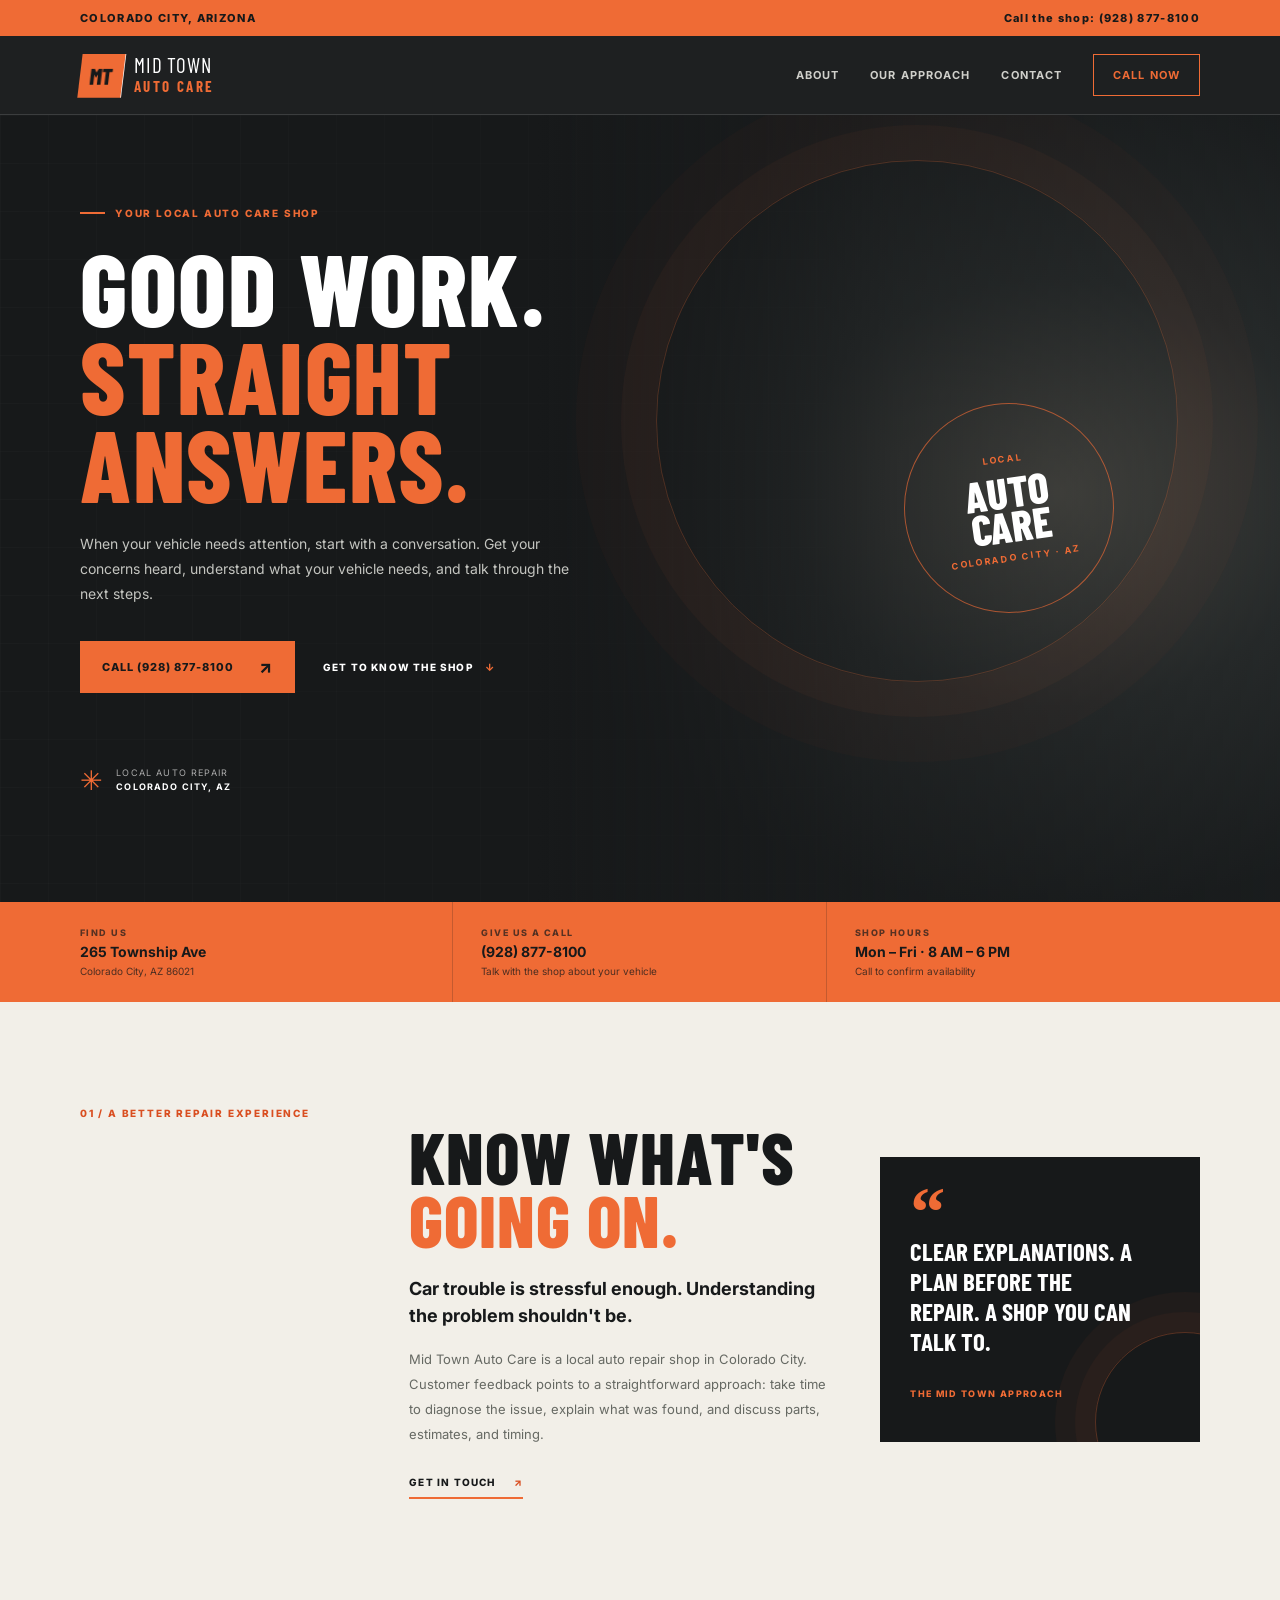
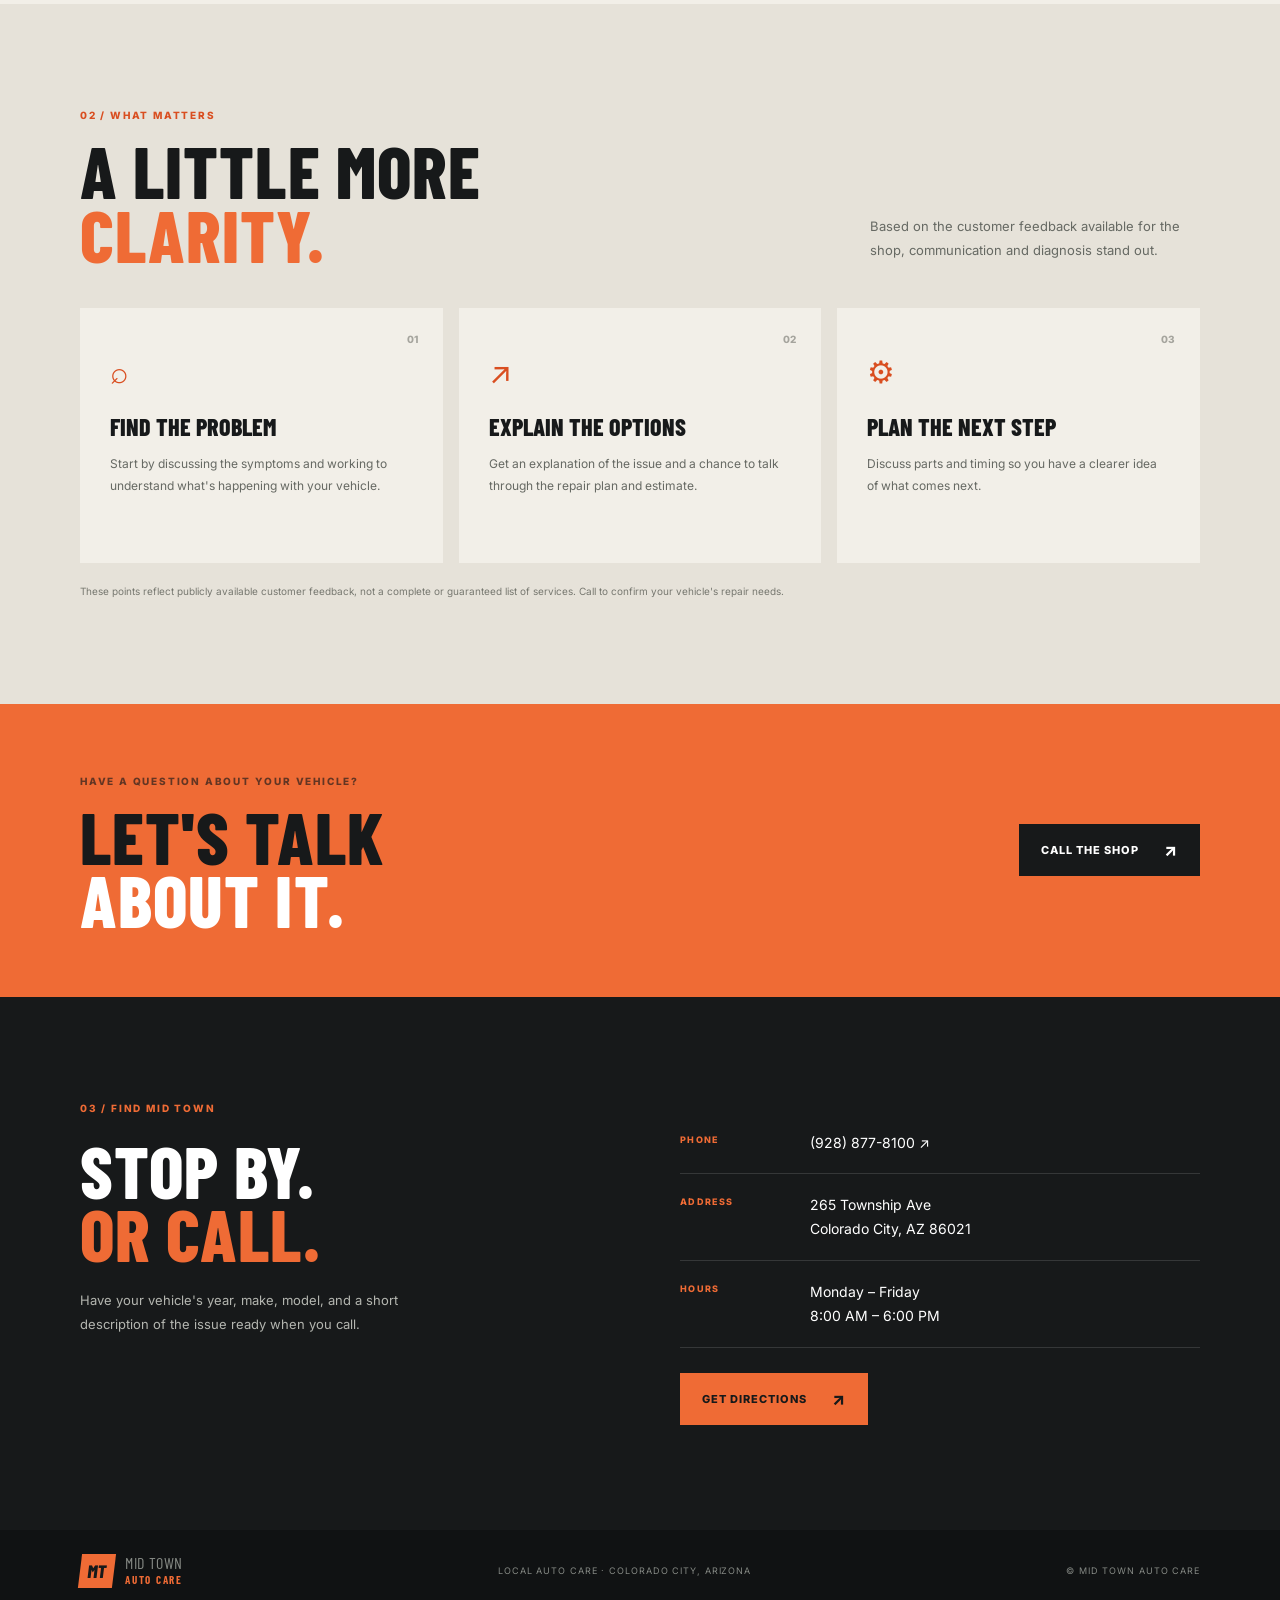
==== index.html @ 8b7d99af "Add files via upload" ====
<!DOCTYPE html>
<html lang="en">
<head>
  <meta charset="UTF-8">
  <meta name="viewport" content="width=device-width, initial-scale=1.0">
  <meta name="description" content="Mid Town Auto Care in Colorado City, Arizona. Call to discuss your vehicle and repair needs.">
  <title>Mid Town Auto Care | Colorado City, AZ</title>
  <link rel="preconnect" href="https://fonts.googleapis.com">
  <link rel="preconnect" href="https://fonts.gstatic.com" crossorigin>
  <link href="https://fonts.googleapis.com/css2?family=Barlow+Condensed:wght@600;700;800&family=Inter:wght@400;500;600;700&display=swap" rel="stylesheet">
  <link rel="stylesheet" href="style.css">
  <script src="script.js" defer></script>
</head>
<body>
  <div class="top-strip">
    <div class="container top-strip-inner">
      <span>COLORADO CITY, ARIZONA</span>
      <a href="tel:+19288778100">Call the shop: (928) 877-8100</a>
    </div>
  </div>

  <header class="site-header">
    <div class="container nav-wrap">
      <a class="brand" href="#home" aria-label="Mid Town Auto Care home">
        <span class="brand-mark">MT</span>
        <span class="brand-name">MID TOWN <b>AUTO CARE</b></span>
      </a>
      <button class="menu-toggle" aria-label="Open navigation" aria-expanded="false">
        <span></span><span></span><span></span>
      </button>
      <nav class="main-nav" aria-label="Main navigation">
        <a href="#about">ABOUT</a>
        <a href="#approach">OUR APPROACH</a>
        <a href="#contact">CONTACT</a>
        <a class="nav-call" href="tel:+19288778100">CALL NOW</a>
      </nav>
    </div>
  </header>

  <main>
    <section class="hero" id="home">
      <div class="hero-grid"></div>
      <div class="container hero-content">
        <p class="eyebrow"><span></span> YOUR LOCAL AUTO CARE SHOP</p>
        <h1>GOOD WORK.<br><em>STRAIGHT ANSWERS.</em></h1>
        <p class="hero-copy">When your vehicle needs attention, start with a conversation. Get your concerns heard, understand what your vehicle needs, and talk through the next steps.</p>
        <div class="hero-actions">
          <a class="button button-primary" href="tel:+19288778100">CALL (928) 877-8100 <span>↗</span></a>
          <a class="text-link" href="#approach">GET TO KNOW THE SHOP <span>↓</span></a>
        </div>
        <div class="hero-note">
          <span class="note-icon">✳</span>
          <span>LOCAL AUTO REPAIR<br><b>COLORADO CITY, AZ</b></span>
        </div>
      </div>
      <div class="hero-stamp" aria-hidden="true"><span>LOCAL</span><b>AUTO<br>CARE</b><span>COLORADO CITY · AZ</span></div>
    </section>

    <section class="trust-bar" aria-label="Shop information">
      <div class="container trust-grid">
        <div><span class="trust-label">FIND US</span><strong>265 Township Ave</strong><small>Colorado City, AZ 86021</small></div>
        <div><span class="trust-label">GIVE US A CALL</span><strong>(928) 877-8100</strong><small>Talk with the shop about your vehicle</small></div>
        <div><span class="trust-label">SHOP HOURS</span><strong>Mon – Fri · 8 AM – 6 PM</strong><small>Call to confirm availability</small></div>
      </div>
    </section>

    <section class="about section-pad" id="about">
      <div class="container about-grid">
        <div class="section-kicker">01 / A BETTER REPAIR EXPERIENCE</div>
        <div class="about-copy">
          <h2>KNOW WHAT'S<br><em>GOING ON.</em></h2>
          <p class="lead">Car trouble is stressful enough. Understanding the problem shouldn't be.</p>
          <p>Mid Town Auto Care is a local auto repair shop in Colorado City. Customer feedback points to a straightforward approach: take time to diagnose the issue, explain what was found, and discuss parts, estimates, and timing.</p>
          <a class="under-link" href="#contact">GET IN TOUCH <span>↗</span></a>
        </div>
        <div class="about-card">
          <div class="quote-mark">“</div>
          <p>Clear explanations. A plan before the repair. A shop you can talk to.</p>
          <span>THE MID TOWN APPROACH</span>
          <div class="card-lines"></div>
        </div>
      </div>
    </section>

    <section class="approach section-pad" id="approach">
      <div class="container">
        <div class="section-kicker">02 / WHAT MATTERS</div>
        <div class="section-heading-row">
          <h2>A LITTLE MORE<br><em>CLARITY.</em></h2>
          <p>Based on the customer feedback available for the shop, communication and diagnosis stand out.</p>
        </div>
        <div class="feature-grid">
          <article class="feature-card">
            <span class="feature-number">01</span><div class="feature-icon">⌕</div>
            <h3>FIND THE PROBLEM</h3>
            <p>Start by discussing the symptoms and working to understand what's happening with your vehicle.</p>
          </article>
          <article class="feature-card">
            <span class="feature-number">02</span><div class="feature-icon">↗</div>
            <h3>EXPLAIN THE OPTIONS</h3>
            <p>Get an explanation of the issue and a chance to talk through the repair plan and estimate.</p>
          </article>
          <article class="feature-card">
            <span class="feature-number">03</span><div class="feature-icon">⚙</div>
            <h3>PLAN THE NEXT STEP</h3>
            <p>Discuss parts and timing so you have a clearer idea of what comes next.</p>
          </article>
        </div>
        <p class="fine-print">These points reflect publicly available customer feedback, not a complete or guaranteed list of services. Call to confirm your vehicle's repair needs.</p>
      </div>
    </section>

    <section class="cta-band">
      <div class="container cta-inner">
        <div><span class="section-kicker">HAVE A QUESTION ABOUT YOUR VEHICLE?</span><h2>LET'S TALK<br><em>ABOUT IT.</em></h2></div>
        <a class="button button-light" href="tel:+19288778100">CALL THE SHOP <span>↗</span></a>
      </div>
    </section>

    <section class="contact section-pad" id="contact">
      <div class="container contact-grid">
        <div>
          <div class="section-kicker">03 / FIND MID TOWN</div>
          <h2>STOP BY.<br><em>OR CALL.</em></h2>
          <p class="contact-intro">Have your vehicle's year, make, model, and a short description of the issue ready when you call.</p>
        </div>
        <div class="contact-details">
          <div class="detail-row"><span>PHONE</span><a href="tel:+19288778100">(928) 877-8100 ↗</a></div>
          <div class="detail-row"><span>ADDRESS</span><p>265 Township Ave<br>Colorado City, AZ 86021</p></div>
          <div class="detail-row"><span>HOURS</span><p>Monday – Friday<br>8:00 AM – 6:00 PM</p></div>
          <a class="button button-primary directions-link" href="https://www.google.com/maps/search/?api=1&query=265+Township+Ave+Colorado+City+AZ+86021" target="_blank" rel="noopener">GET DIRECTIONS <span>↗</span></a>
        </div>
      </div>
    </section>
  </main>

  <footer class="site-footer">
    <div class="container footer-inner">
      <a class="brand footer-brand" href="#home"><span class="brand-mark">MT</span><span class="brand-name">MID TOWN <b>AUTO CARE</b></span></a>
      <p>LOCAL AUTO CARE · COLORADO CITY, ARIZONA</p>
      <span>© <span id="year"></span> MID TOWN AUTO CARE</span>
    </div>
  </footer>
</body>
</html>
---- style.css ----
/* MID TOWN AUTO CARE — edit this file to change the look of the site */
:root {
  --ink: #17191a;
  --ink-soft: #222628;
  --paper: #f2efe8;
  --muted: #a8aaa5;
  --orange: #ef6b35;
  --orange-dark: #d94e20;
  --line: rgba(255,255,255,.13);
  --heading: "Barlow Condensed", Impact, sans-serif;
  --body: "Inter", Arial, sans-serif;
}
* { box-sizing: border-box; }
html { scroll-behavior: smooth; }
body { margin: 0; background: var(--paper); color: var(--ink); font-family: var(--body); }
a { color: inherit; text-decoration: none; }
.container { width: min(1120px, calc(100% - 48px)); margin: 0 auto; }
.top-strip { background: var(--orange); color: #17191a; font-size: 11px; font-weight: 800; letter-spacing: .12em; }
.top-strip-inner { min-height: 36px; display: flex; justify-content: space-between; align-items: center; gap: 16px; }
.site-header { position: sticky; top: 0; z-index: 20; background: rgba(23,25,26,.97); color: white; border-bottom: 1px solid var(--line); }
.nav-wrap { min-height: 78px; display: flex; align-items: center; justify-content: space-between; }
.brand { display: inline-flex; align-items: center; gap: 11px; }
.brand-mark { width: 43px; height: 43px; display: grid; place-items: center; background: var(--orange); color: var(--ink); font-family: var(--heading); font-size: 22px; font-weight: 800; transform: skew(-7deg); }
.brand-name { display: flex; flex-direction: column; font-family: var(--heading); font-size: 21px; line-height: .9; letter-spacing: .04em; }
.brand-name b { color: var(--orange); font-size: 15px; letter-spacing: .16em; margin-top: 5px; }
.main-nav { display: flex; align-items: center; gap: 31px; font-size: 11px; font-weight: 700; letter-spacing: .1em; }
.main-nav a:not(.nav-call) { color: #d0d0cb; transition: color .2s; }
.main-nav a:hover { color: var(--orange); }
.nav-call { border: 1px solid var(--orange); padding: 13px 19px; color: var(--orange); }
.menu-toggle { display: none; }
.hero { min-height: 610px; position: relative; overflow: hidden; background: var(--ink); color: white; display: flex; align-items: center; }
.hero::before { content: ""; position: absolute; inset: 0 0 0 42%; background: linear-gradient(90deg, var(--ink) 0%, rgba(23,25,26,.45) 48%, rgba(23,25,26,.2) 100%), radial-gradient(ellipse at 70% 48%, #51504a 0%, #292d2d 37%, #1a1d1e 72%); }
.hero::after { content: ""; position: absolute; width: 520px; height: 520px; right: 8%; top: 45px; border: 1px solid rgba(239,107,53,.25); border-radius: 50%; box-shadow: 0 0 0 35px rgba(239,107,53,.035), 0 0 0 80px rgba(239,107,53,.025); }
.hero-grid { position: absolute; inset: 0; opacity: .14; background-image: linear-gradient(rgba(255,255,255,.12) 1px, transparent 1px), linear-gradient(90deg, rgba(255,255,255,.12) 1px, transparent 1px); background-size: 48px 48px; mask-image: linear-gradient(90deg, black, transparent 85%); }
.hero-content { position: relative; z-index: 2; padding: 92px 0 100px; }
.eyebrow, .section-kicker { font-size: 10px; font-weight: 800; letter-spacing: .18em; }
.eyebrow { color: var(--orange); display: flex; align-items: center; gap: 10px; }
.eyebrow span { width: 25px; height: 2px; background: var(--orange); }
h1, h2, h3, p { margin-top: 0; }
h1, h2 { font-family: var(--heading); font-weight: 800; letter-spacing: .015em; }
h1 { font-size: clamp(58px, 8vw, 100px); line-height: .88; margin: 24px 0; max-width: 680px; }
h1 em, h2 em { color: var(--orange); font-style: normal; }
.hero-copy { max-width: 490px; color: #c4c5c0; line-height: 1.8; font-size: 14px; }
.hero-actions { display: flex; align-items: center; gap: 28px; margin-top: 34px; flex-wrap: wrap; }
.button { min-height: 52px; padding: 0 22px; display: inline-flex; align-items: center; justify-content: center; gap: 25px; font-size: 11px; font-weight: 800; letter-spacing: .09em; transition: transform .2s, background .2s; }
.button:hover { transform: translateY(-3px); }
.button span { font-size: 17px; }
.button-primary { background: var(--orange); color: var(--ink); }
.button-primary:hover { background: #ff814d; }
.text-link, .under-link { font-size: 10px; font-weight: 800; letter-spacing: .12em; }
.text-link { color: white; }
.text-link span { color: var(--orange); margin-left: 8px; }
.hero-note { display: flex; align-items: center; gap: 12px; margin-top: 66px; color: #aaa; font-size: 9px; line-height: 1.6; letter-spacing: .13em; }
.hero-note b { color: white; }
.note-icon { color: var(--orange); font-size: 27px; }
.hero-stamp { position: absolute; z-index: 2; right: 13%; top: 50%; transform: translateY(-50%) rotate(-8deg); width: 210px; height: 210px; border: 1px solid rgba(239,107,53,.65); border-radius: 50%; display: flex; flex-direction: column; align-items: center; justify-content: center; color: #fff; text-align: center; }
.hero-stamp span { color: var(--orange); font-size: 9px; letter-spacing: .2em; font-weight: 700; }
.hero-stamp b { font: 800 43px/.8 var(--heading); margin: 10px 0; }
.trust-bar { background: var(--orange); }
.trust-grid { display: grid; grid-template-columns: repeat(3, 1fr); }
.trust-grid > div { padding: 25px 28px; border-right: 1px solid rgba(23,25,26,.2); display: flex; flex-direction: column; gap: 5px; }
.trust-grid > div:first-child { padding-left: 0; }
.trust-grid > div:last-child { border: 0; }
.trust-label { font-size: 9px; font-weight: 800; letter-spacing: .16em; opacity: .7; }
.trust-grid strong { font-size: 14px; }
.trust-grid small { font-size: 10px; opacity: .75; }
.section-pad { padding: 105px 0; }
.about-grid { display: grid; grid-template-columns: .8fr 1.2fr .9fr; gap: 45px; align-items: start; }
.section-kicker { color: var(--orange-dark); }
.about h2, .section-heading-row h2, .cta-inner h2, .contact h2 { font-size: clamp(48px, 6vw, 72px); line-height: .88; margin: 18px 0 24px; }
.lead { font-size: 18px; font-weight: 700; line-height: 1.5; max-width: 460px; }
.about-copy > p:not(.lead) { color: #666963; font-size: 13px; line-height: 1.9; }
.under-link { display: inline-block; margin-top: 17px; border-bottom: 2px solid var(--orange); padding-bottom: 9px; }
.under-link span { color: var(--orange-dark); margin-left: 15px; }
.about-card { min-height: 285px; margin-top: 50px; background: var(--ink); color: white; padding: 30px; position: relative; overflow: hidden; }
.quote-mark { color: var(--orange); font: 800 70px/.7 Georgia, serif; }
.about-card p { position: relative; z-index: 1; font: 700 25px/1.2 var(--heading); max-width: 230px; text-transform: uppercase; }
.about-card > span { color: var(--orange); font-size: 9px; font-weight: 800; letter-spacing: .15em; }
.card-lines { position: absolute; width: 180px; height: 180px; border: 1px solid rgba(239,107,53,.3); border-radius: 50%; right: -75px; bottom: -70px; box-shadow: 0 0 0 20px rgba(239,107,53,.04), 0 0 0 40px rgba(239,107,53,.04); }
.approach { background: #e6e2d9; }
.section-heading-row { display: flex; justify-content: space-between; align-items: end; gap: 40px; }
.section-heading-row h2 { margin-bottom: 42px; }
.section-heading-row > p { max-width: 330px; color: #666963; font-size: 13px; line-height: 1.8; margin-bottom: 46px; }
.feature-grid { display: grid; grid-template-columns: repeat(3, 1fr); gap: 16px; }
.feature-card { position: relative; background: var(--paper); padding: 30px; min-height: 255px; border-bottom: 3px solid transparent; transition: border-color .2s, transform .2s; }
.feature-card:hover { border-color: var(--orange); transform: translateY(-4px); }
.feature-number { position: absolute; right: 25px; top: 25px; color: #a5a49d; font-size: 10px; font-weight: 800; }
.feature-icon { color: var(--orange-dark); font-size: 31px; margin: 15px 0 22px; }
.feature-card h3 { font: 800 24px var(--heading); margin-bottom: 12px; }
.feature-card p { color: #666963; font-size: 12px; line-height: 1.8; margin-bottom: 0; }
.fine-print { color: #777870; font-size: 10px; line-height: 1.6; margin: 20px 0 0; }
.cta-band { background: var(--orange); padding: 65px 0; }
.cta-inner { display: flex; justify-content: space-between; align-items: center; gap: 30px; }
.cta-inner .section-kicker { color: rgba(23,25,26,.65); }
.cta-inner h2 { margin: 16px 0 0; color: var(--ink); }
.cta-inner h2 em { color: white; }
.button-light { background: var(--ink); color: white; }
.button-light:hover { background: #303536; }
.contact { background: var(--ink); color: white; }
.contact .section-kicker { color: var(--orange); }
.contact h2 { margin-top: 25px; }
.contact-grid { display: grid; grid-template-columns: 1fr 1fr; gap: 80px; }
.contact-intro { max-width: 360px; color: #b4b6b0; font-size: 13px; line-height: 1.8; }
.contact-details { padding-top: 10px; }
.detail-row { display: grid; grid-template-columns: 110px 1fr; gap: 20px; padding: 19px 0; border-bottom: 1px solid var(--line); }
.detail-row > span { color: var(--orange); font-size: 9px; font-weight: 800; letter-spacing: .15em; padding-top: 3px; }
.detail-row a, .detail-row p { color: white; font-size: 14px; line-height: 1.7; margin: 0; }
.detail-row a:hover { color: var(--orange); }
.directions-link { margin-top: 25px; }
.site-footer { background: #101213; color: #858984; padding: 24px 0; }
.footer-inner { display: flex; align-items: center; justify-content: space-between; gap: 20px; }
.footer-brand .brand-mark { width: 34px; height: 34px; font-size: 18px; }
.footer-brand .brand-name { font-size: 16px; }
.footer-brand .brand-name b { font-size: 11px; }
.footer-inner > p, .footer-inner > span { font-size: 9px; letter-spacing: .1em; margin: 0; }

@media (max-width: 800px) {
  .hero-stamp { right: 5%; width: 150px; height: 150px; opacity: .7; }
  .hero-stamp b { font-size: 32px; }
  .about-grid { grid-template-columns: 1fr 1.5fr; }
  .about-card { grid-column: 2; margin-top: 0; }
  .section-pad { padding: 75px 0; }
}
@media (max-width: 620px) {
  .container { width: min(100% - 34px, 520px); }
  .top-strip-inner { font-size: 9px; }
  .top-strip-inner span { max-width: 110px; }
  .nav-wrap { min-height: 68px; }
  .menu-toggle { display: flex; width: 42px; height: 42px; flex-direction: column; justify-content: center; gap: 5px; border: 1px solid var(--line); background: transparent; padding: 10px; }
  .menu-toggle span { height: 2px; width: 100%; background: white; }
  .main-nav { display: none; position: absolute; top: 68px; left: 0; right: 0; padding: 20px 24px 25px; background: var(--ink); flex-direction: column; align-items: stretch; gap: 20px; border-top: 1px solid var(--line); }
  .main-nav.open { display: flex; }
  .nav-call { text-align: center; }
  .hero { min-height: 620px; }
  .hero::before { left: 0; background: linear-gradient(90deg, rgba(23,25,26,.96), rgba(23,25,26,.78)), radial-gradient(ellipse at 80% 40%, #55534c, #1a1d1e 75%); }
  .hero-content { padding: 75px 0 55px; }
  h1 { font-size: clamp(57px, 15vw, 82px); }
  .hero-copy { max-width: 420px; }
  .hero-stamp { width: 112px; height: 112px; right: 7%; top: auto; bottom: 24px; opacity: .4; }
  .hero-stamp b { font-size: 24px; margin: 5px 0; }
  .hero-stamp span { font-size: 6px; }
  .hero-note { margin-top: 45px; }
  .trust-grid { grid-template-columns: 1fr; padding: 8px 0; }
  .trust-grid > div, .trust-grid > div:first-child { padding: 14px 0; border-right: 0; border-bottom: 1px solid rgba(23,25,26,.2); }
  .trust-grid > div:last-child { border: 0; }
  .about-grid { grid-template-columns: 1fr; gap: 22px; }
  .about-card { grid-column: auto; margin-top: 10px; }
  .section-heading-row, .cta-inner { align-items: flex-start; flex-direction: column; gap: 5px; }
  .section-heading-row h2 { margin-bottom: 15px; }
  .section-heading-row > p { margin-bottom: 25px; }
  .feature-grid { grid-template-columns: 1fr; }
  .feature-card { min-height: 220px; }
  .cta-inner { gap: 28px; }
  .contact-grid { grid-template-columns: 1fr; gap: 30px; }
  .detail-row { grid-template-columns: 85px 1fr; }
  .footer-inner { flex-wrap: wrap; }
  .footer-inner > p { order: 3; width: 100%; }
}
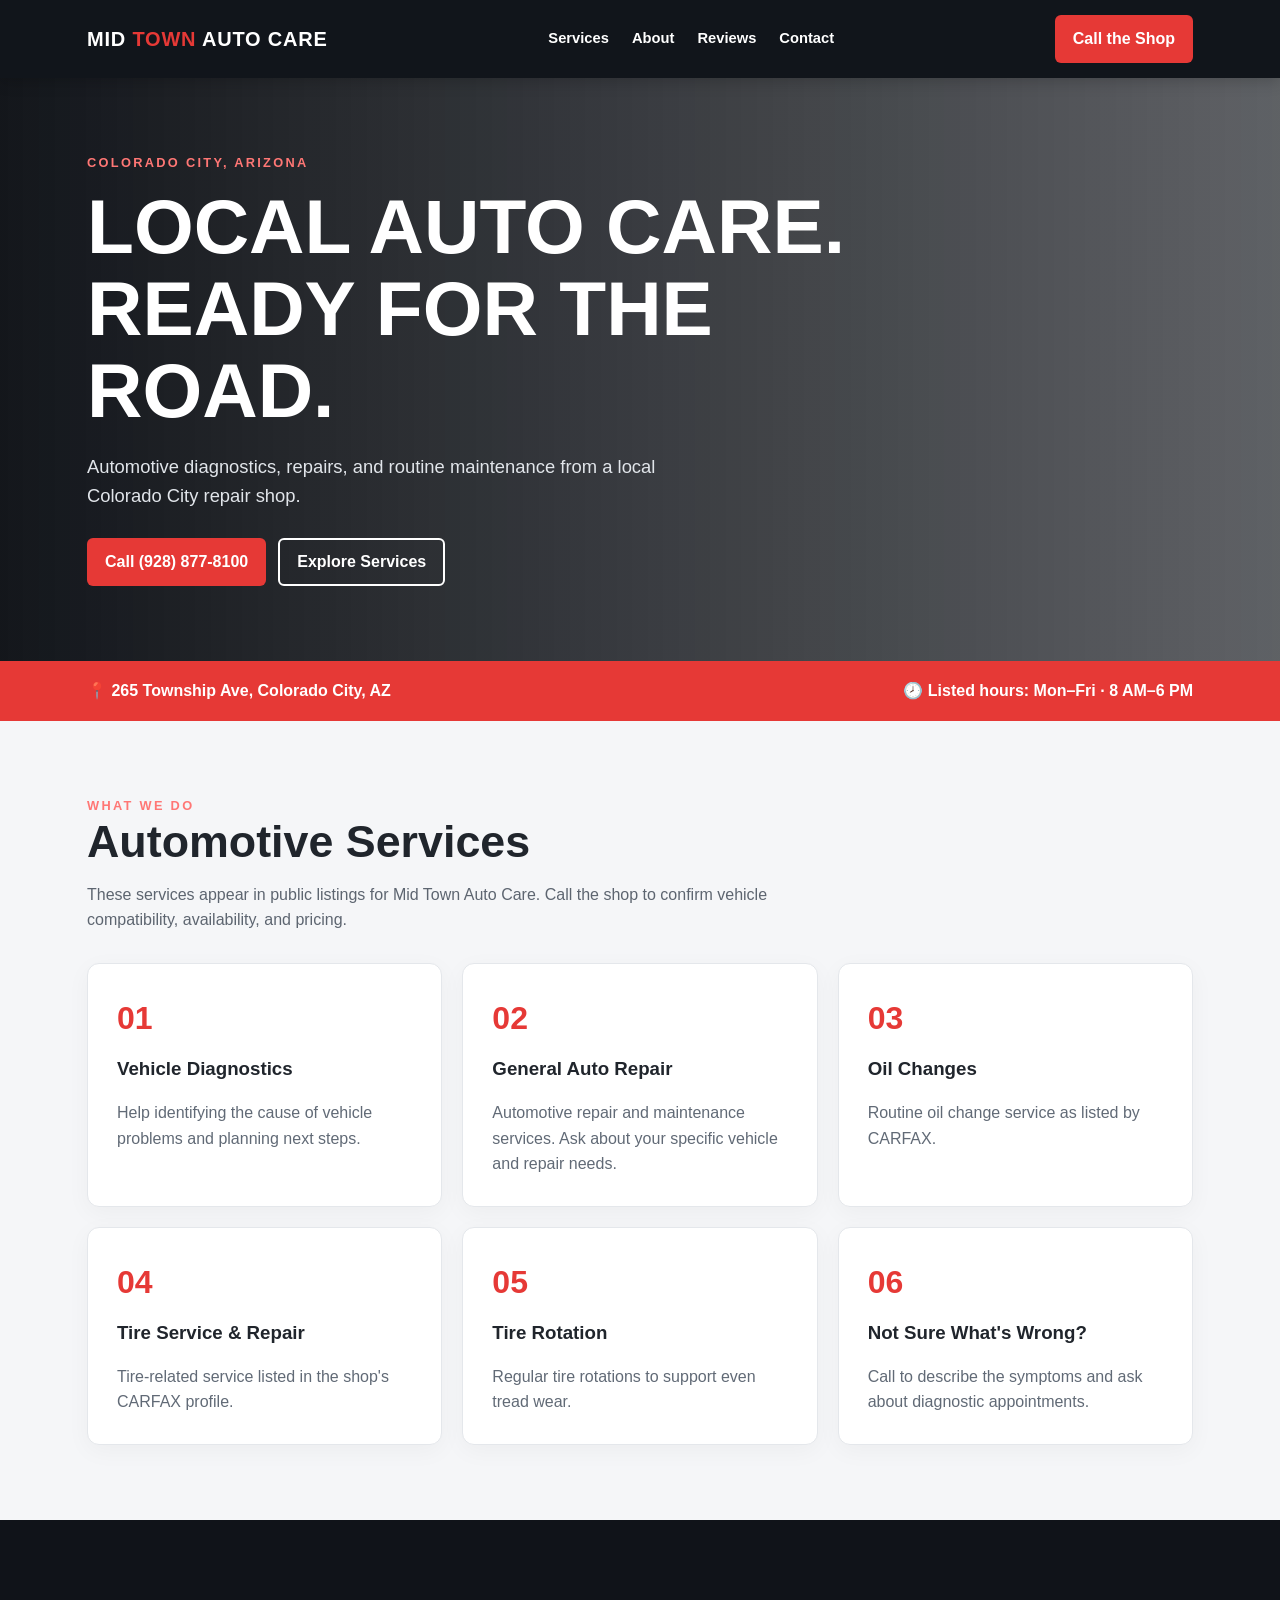
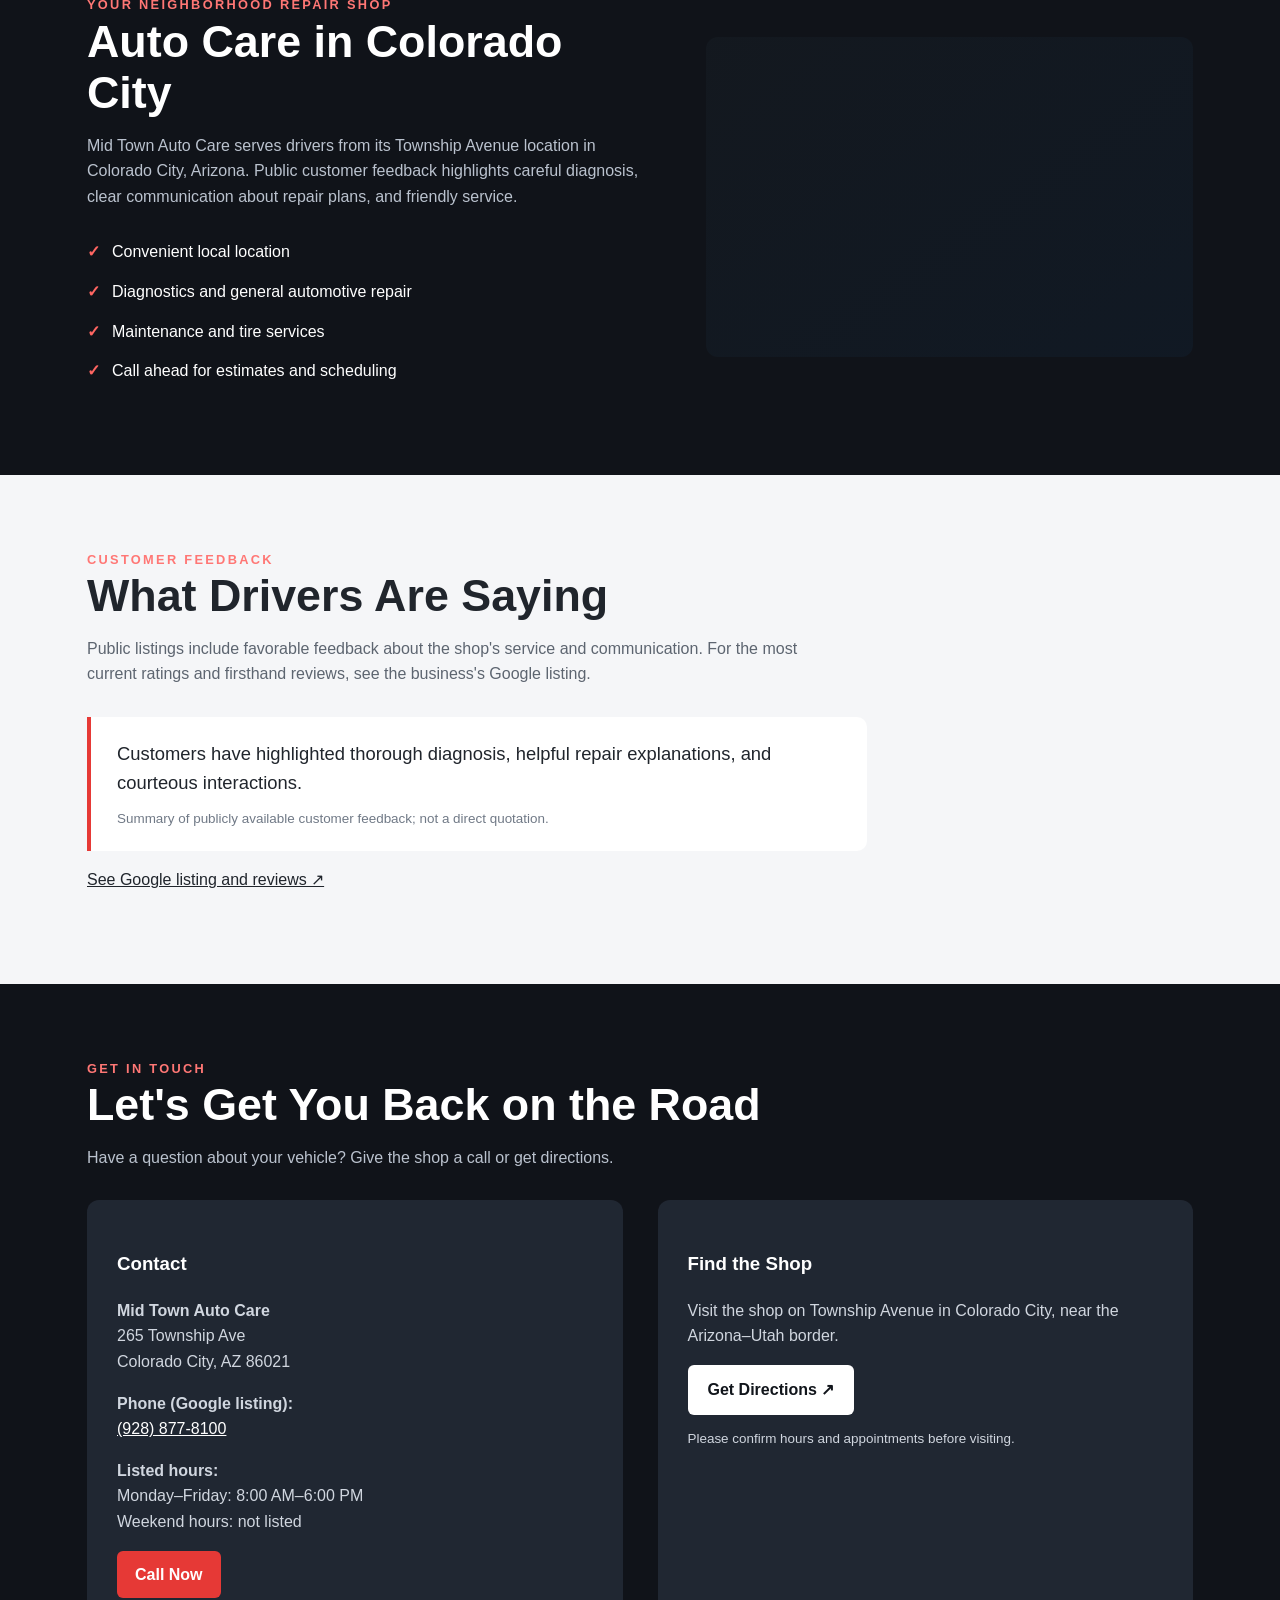
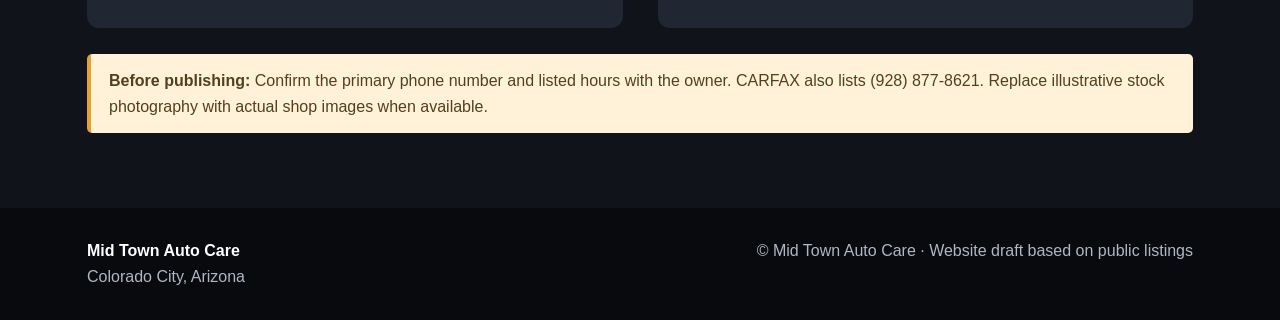
==== commit 3095e26d: "Add files via upload" ====
--- a/index.html
+++ b/index.html
@@ -1,145 +1,152 @@
-<!DOCTYPE html>
+<!doctype html>
 <html lang="en">
 <head>
-  <meta charset="UTF-8">
-  <meta name="viewport" content="width=device-width, initial-scale=1.0">
-  <meta name="description" content="Mid Town Auto Care in Colorado City, Arizona. Call to discuss your vehicle and repair needs.">
+  <meta charset="utf-8">
+  <meta name="viewport" content="width=device-width, initial-scale=1">
+  <meta name="description" content="Mid Town Auto Care in Colorado City, Arizona. Automotive diagnostics, repairs, oil changes and tire services. Call for service information.">
   <title>Mid Town Auto Care | Colorado City, AZ</title>
-  <link rel="preconnect" href="https://fonts.googleapis.com">
-  <link rel="preconnect" href="https://fonts.gstatic.com" crossorigin>
-  <link href="https://fonts.googleapis.com/css2?family=Barlow+Condensed:wght@600;700;800&family=Inter:wght@400;500;600;700&display=swap" rel="stylesheet">
-  <link rel="stylesheet" href="style.css">
-  <script src="script.js" defer></script>
+  <link rel="stylesheet" href="styles.css">
 </head>
 <body>
-  <div class="top-strip">
-    <div class="container top-strip-inner">
-      <span>COLORADO CITY, ARIZONA</span>
-      <a href="tel:+19288778100">Call the shop: (928) 877-8100</a>
-    </div>
-  </div>
-
-  <header class="site-header">
-    <div class="container nav-wrap">
-      <a class="brand" href="#home" aria-label="Mid Town Auto Care home">
-        <span class="brand-mark">MT</span>
-        <span class="brand-name">MID TOWN <b>AUTO CARE</b></span>
-      </a>
-      <button class="menu-toggle" aria-label="Open navigation" aria-expanded="false">
-        <span></span><span></span><span></span>
-      </button>
-      <nav class="main-nav" aria-label="Main navigation">
-        <a href="#about">ABOUT</a>
-        <a href="#approach">OUR APPROACH</a>
-        <a href="#contact">CONTACT</a>
-        <a class="nav-call" href="tel:+19288778100">CALL NOW</a>
+  <header>
+    <div class="nav">
+      <a class="brand" href="#home">MID <span>TOWN</span> AUTO CARE</a>
+      <nav>
+        <a href="#services">Services</a>
+        <a href="#about">About</a>
+        <a href="#reviews">Reviews</a>
+        <a href="#contact">Contact</a>
       </nav>
+      <a class="call" href="tel:+19288778100">Call the Shop</a>
     </div>
   </header>
 
   <main>
     <section class="hero" id="home">
-      <div class="hero-grid"></div>
-      <div class="container hero-content">
-        <p class="eyebrow"><span></span> YOUR LOCAL AUTO CARE SHOP</p>
-        <h1>GOOD WORK.<br><em>STRAIGHT ANSWERS.</em></h1>
-        <p class="hero-copy">When your vehicle needs attention, start with a conversation. Get your concerns heard, understand what your vehicle needs, and talk through the next steps.</p>
-        <div class="hero-actions">
-          <a class="button button-primary" href="tel:+19288778100">CALL (928) 877-8100 <span>↗</span></a>
-          <a class="text-link" href="#approach">GET TO KNOW THE SHOP <span>↓</span></a>
-        </div>
-        <div class="hero-note">
-          <span class="note-icon">✳</span>
-          <span>LOCAL AUTO REPAIR<br><b>COLORADO CITY, AZ</b></span>
-        </div>
-      </div>
-      <div class="hero-stamp" aria-hidden="true"><span>LOCAL</span><b>AUTO<br>CARE</b><span>COLORADO CITY · AZ</span></div>
-    </section>
-
-    <section class="trust-bar" aria-label="Shop information">
-      <div class="container trust-grid">
-        <div><span class="trust-label">FIND US</span><strong>265 Township Ave</strong><small>Colorado City, AZ 86021</small></div>
-        <div><span class="trust-label">GIVE US A CALL</span><strong>(928) 877-8100</strong><small>Talk with the shop about your vehicle</small></div>
-        <div><span class="trust-label">SHOP HOURS</span><strong>Mon – Fri · 8 AM – 6 PM</strong><small>Call to confirm availability</small></div>
-      </div>
-    </section>
-
-    <section class="about section-pad" id="about">
-      <div class="container about-grid">
-        <div class="section-kicker">01 / A BETTER REPAIR EXPERIENCE</div>
-        <div class="about-copy">
-          <h2>KNOW WHAT'S<br><em>GOING ON.</em></h2>
-          <p class="lead">Car trouble is stressful enough. Understanding the problem shouldn't be.</p>
-          <p>Mid Town Auto Care is a local auto repair shop in Colorado City. Customer feedback points to a straightforward approach: take time to diagnose the issue, explain what was found, and discuss parts, estimates, and timing.</p>
-          <a class="under-link" href="#contact">GET IN TOUCH <span>↗</span></a>
-        </div>
-        <div class="about-card">
-          <div class="quote-mark">“</div>
-          <p>Clear explanations. A plan before the repair. A shop you can talk to.</p>
-          <span>THE MID TOWN APPROACH</span>
-          <div class="card-lines"></div>
+      <div class="wrap">
+        <div class="eyebrow">Colorado City, Arizona</div>
+        <h1>LOCAL AUTO CARE.<br>READY FOR THE ROAD.</h1>
+        <p>Automotive diagnostics, repairs, and routine maintenance from a local Colorado City repair shop.</p>
+        <div class="actions">
+          <a class="call" href="tel:+19288778100">Call (928) 877-8100</a>
+          <a class="outline" href="#services">Explore Services</a>
         </div>
       </div>
     </section>
 
-    <section class="approach section-pad" id="approach">
-      <div class="container">
-        <div class="section-kicker">02 / WHAT MATTERS</div>
-        <div class="section-heading-row">
-          <h2>A LITTLE MORE<br><em>CLARITY.</em></h2>
-          <p>Based on the customer feedback available for the shop, communication and diagnosis stand out.</p>
-        </div>
-        <div class="feature-grid">
-          <article class="feature-card">
-            <span class="feature-number">01</span><div class="feature-icon">⌕</div>
-            <h3>FIND THE PROBLEM</h3>
-            <p>Start by discussing the symptoms and working to understand what's happening with your vehicle.</p>
+    <div class="strip">
+      <div class="wrap">
+        <span>📍 265 Township Ave, Colorado City, AZ</span>
+        <span>🕗 Listed hours: Mon–Fri · 8 AM–6 PM</span>
+      </div>
+    </div>
+
+    <section id="services">
+      <div class="wrap">
+        <div class="eyebrow">What we do</div>
+        <h2 class="section-title">Automotive Services</h2>
+        <p class="lead">These services appear in public listings for Mid Town Auto Care. Call the shop to confirm vehicle compatibility, availability, and pricing.</p>
+        <div class="cards">
+          <article class="card">
+            <div class="num">01</div>
+            <h3>Vehicle Diagnostics</h3>
+            <p>Help identifying the cause of vehicle problems and planning next steps.</p>
           </article>
-          <article class="feature-card">
-            <span class="feature-number">02</span><div class="feature-icon">↗</div>
-            <h3>EXPLAIN THE OPTIONS</h3>
-            <p>Get an explanation of the issue and a chance to talk through the repair plan and estimate.</p>
+          <article class="card">
+            <div class="num">02</div>
+            <h3>General Auto Repair</h3>
+            <p>Automotive repair and maintenance services. Ask about your specific vehicle and repair needs.</p>
           </article>
-          <article class="feature-card">
-            <span class="feature-number">03</span><div class="feature-icon">⚙</div>
-            <h3>PLAN THE NEXT STEP</h3>
-            <p>Discuss parts and timing so you have a clearer idea of what comes next.</p>
+          <article class="card">
+            <div class="num">03</div>
+            <h3>Oil Changes</h3>
+            <p>Routine oil change service as listed by CARFAX.</p>
+          </article>
+          <article class="card">
+            <div class="num">04</div>
+            <h3>Tire Service & Repair</h3>
+            <p>Tire-related service listed in the shop's CARFAX profile.</p>
+          </article>
+          <article class="card">
+            <div class="num">05</div>
+            <h3>Tire Rotation</h3>
+            <p>Regular tire rotations to support even tread wear.</p>
+          </article>
+          <article class="card">
+            <div class="num">06</div>
+            <h3>Not Sure What's Wrong?</h3>
+            <p>Call to describe the symptoms and ask about diagnostic appointments.</p>
           </article>
         </div>
-        <p class="fine-print">These points reflect publicly available customer feedback, not a complete or guaranteed list of services. Call to confirm your vehicle's repair needs.</p>
       </div>
     </section>
 
-    <section class="cta-band">
-      <div class="container cta-inner">
-        <div><span class="section-kicker">HAVE A QUESTION ABOUT YOUR VEHICLE?</span><h2>LET'S TALK<br><em>ABOUT IT.</em></h2></div>
-        <a class="button button-light" href="tel:+19288778100">CALL THE SHOP <span>↗</span></a>
+    <section class="dark" id="about">
+      <div class="wrap about">
+        <div>
+          <div class="eyebrow">Your neighborhood repair shop</div>
+          <h2 class="section-title">Auto Care in Colorado City</h2>
+          <p class="lead">Mid Town Auto Care serves drivers from its Township Avenue location in Colorado City, Arizona. Public customer feedback highlights careful diagnosis, clear communication about repair plans, and friendly service.</p>
+          <ul class="check">
+            <li>Convenient local location</li>
+            <li>Diagnostics and general automotive repair</li>
+            <li>Maintenance and tire services</li>
+            <li>Call ahead for estimates and scheduling</li>
+          </ul>
+        </div>
+        <div class="about-art" role="img" aria-label="Automotive repair workshop illustrative photograph"></div>
       </div>
     </section>
 
-    <section class="contact section-pad" id="contact">
-      <div class="container contact-grid">
-        <div>
-          <div class="section-kicker">03 / FIND MID TOWN</div>
-          <h2>STOP BY.<br><em>OR CALL.</em></h2>
-          <p class="contact-intro">Have your vehicle's year, make, model, and a short description of the issue ready when you call.</p>
+    <section id="reviews">
+      <div class="wrap">
+        <div class="eyebrow">Customer feedback</div>
+        <h2 class="section-title">What Drivers Are Saying</h2>
+        <p class="lead">Public listings include favorable feedback about the shop's service and communication. For the most current ratings and firsthand reviews, see the business's Google listing.</p>
+        <div class="review">
+          <p>Customers have highlighted thorough diagnosis, helpful repair explanations, and courteous interactions.</p>
+          <div class="small">Summary of publicly available customer feedback; not a direct quotation.</div>
         </div>
-        <div class="contact-details">
-          <div class="detail-row"><span>PHONE</span><a href="tel:+19288778100">(928) 877-8100 ↗</a></div>
-          <div class="detail-row"><span>ADDRESS</span><p>265 Township Ave<br>Colorado City, AZ 86021</p></div>
-          <div class="detail-row"><span>HOURS</span><p>Monday – Friday<br>8:00 AM – 6:00 PM</p></div>
-          <a class="button button-primary directions-link" href="https://www.google.com/maps/search/?api=1&query=265+Township+Ave+Colorado+City+AZ+86021" target="_blank" rel="noopener">GET DIRECTIONS <span>↗</span></a>
+        <p>
+          <a href="https://www.google.com/maps/search/?api=1&query=Mid+Town+Auto+Care+Colorado+City+AZ" target="_blank" rel="noopener">See Google listing and reviews ↗</a>
+        </p>
+      </div>
+    </section>
+
+    <section class="dark" id="contact">
+      <div class="wrap">
+        <div class="eyebrow">Get in touch</div>
+        <h2 class="section-title">Let's Get You Back on the Road</h2>
+        <p class="lead">Have a question about your vehicle? Give the shop a call or get directions.</p>
+        <div class="contact-grid">
+          <div class="contact-card">
+            <h3>Contact</h3>
+            <p><strong>Mid Town Auto Care</strong><br>265 Township Ave<br>Colorado City, AZ 86021</p>
+            <p><strong>Phone (Google listing):</strong><br><a href="tel:+19288778100">(928) 877-8100</a></p>
+            <p><strong>Listed hours:</strong><br>Monday–Friday: 8:00 AM–6:00 PM<br>Weekend hours: not listed</p>
+            <a class="call" href="tel:+19288778100">Call Now</a>
+          </div>
+          <div class="contact-card">
+            <h3>Find the Shop</h3>
+            <p>Visit the shop on Township Avenue in Colorado City, near the Arizona–Utah border.</p>
+            <a class="maplink" href="https://www.google.com/maps/dir/?api=1&destination=265+Township+Ave%2C+Colorado+City%2C+AZ+86021" target="_blank" rel="noopener">Get Directions ↗</a>
+            <p class="small contact-note">Please confirm hours and appointments before visiting.</p>
+          </div>
+        </div>
+        <div class="note">
+          <strong>Before publishing:</strong> Confirm the primary phone number and listed hours with the owner. CARFAX also lists (928) 877-8621. Replace illustrative stock photography with actual shop images when available.
         </div>
       </div>
     </section>
   </main>
 
-  <footer class="site-footer">
-    <div class="container footer-inner">
-      <a class="brand footer-brand" href="#home"><span class="brand-mark">MT</span><span class="brand-name">MID TOWN <b>AUTO CARE</b></span></a>
-      <p>LOCAL AUTO CARE · COLORADO CITY, ARIZONA</p>
-      <span>© <span id="year"></span> MID TOWN AUTO CARE</span>
+  <footer>
+    <div class="wrap">
+      <div><strong>Mid Town Auto Care</strong><br>Colorado City, Arizona</div>
+      <div>© <span id="year"></span> Mid Town Auto Care · Website draft based on public listings</div>
     </div>
   </footer>
+
+  <script src="script.js"></script>
 </body>
 </html>
--- a/styles.css
+++ b/styles.css
@@ -0,0 +1,351 @@
+:root {
+  --red: #e63936;
+  --dark: #101319;
+  --panel: #1c222b;
+  --muted: #aeb7c3;
+  --white: #f8fafc;
+}
+
+* {
+  box-sizing: border-box;
+}
+
+html {
+  scroll-behavior: smooth;
+}
+
+body {
+  margin: 0;
+  background: #f5f6f8;
+  color: #20252c;
+  font-family: Arial, Helvetica, sans-serif;
+  line-height: 1.6;
+}
+
+a {
+  color: inherit;
+}
+
+header {
+  background: #11151b;
+  color: white;
+  position: sticky;
+  top: 0;
+  z-index: 5;
+  box-shadow: 0 3px 15px rgba(0, 0, 0, 0.2);
+}
+
+.nav {
+  max-width: 1150px;
+  margin: auto;
+  display: flex;
+  justify-content: space-between;
+  align-items: center;
+  padding: 15px 22px;
+  gap: 15px;
+}
+
+.brand {
+  font-size: 1.25rem;
+  font-weight: 900;
+  letter-spacing: 0.04em;
+  text-decoration: none;
+}
+
+.brand span {
+  color: var(--red);
+}
+
+nav {
+  display: flex;
+  gap: 23px;
+}
+
+nav a {
+  text-decoration: none;
+  font-size: 0.92rem;
+  font-weight: 700;
+}
+
+nav a:hover {
+  color: var(--red);
+}
+
+.call {
+  background: var(--red);
+  color: white;
+  padding: 11px 18px;
+  border-radius: 6px;
+  text-decoration: none;
+  font-weight: 800;
+  display: inline-block;
+}
+
+.hero {
+  color: white;
+  background: linear-gradient(90deg, rgba(10, 13, 18, 0.96), rgba(10, 13, 18, 0.64)),
+              url('https://images.unsplash.com/photo-1487754180451-c456f719a1fc?auto=format&fit=crop&w=1800&q=80') center / cover;
+  min-height: 560px;
+  display: flex;
+  align-items: center;
+}
+
+.wrap {
+  max-width: 1150px;
+  margin: auto;
+  padding: 0 22px;
+}
+
+.hero .wrap {
+  width: 100%;
+}
+
+.eyebrow {
+  color: #ff7775;
+  text-transform: uppercase;
+  letter-spacing: 0.18em;
+  font-weight: 800;
+  font-size: 0.8rem;
+}
+
+.hero h1 {
+  font-size: clamp(2.6rem, 6vw, 5rem);
+  line-height: 1.07;
+  margin: 12px 0 20px;
+  max-width: 760px;
+}
+
+.hero p {
+  font-size: 1.15rem;
+  max-width: 600px;
+  color: #e1e5ea;
+}
+
+.actions {
+  display: flex;
+  gap: 12px;
+  flex-wrap: wrap;
+  margin-top: 28px;
+}
+
+.outline {
+  border: 2px solid white;
+  border-radius: 6px;
+  padding: 9px 17px;
+  color: white;
+  text-decoration: none;
+  font-weight: 800;
+}
+
+.strip {
+  background: var(--red);
+  color: white;
+}
+
+.strip .wrap {
+  display: flex;
+  justify-content: space-between;
+  gap: 20px;
+  flex-wrap: wrap;
+  padding-top: 17px;
+  padding-bottom: 17px;
+  font-weight: 700;
+}
+
+section {
+  padding: 75px 0;
+}
+
+.section-title {
+  font-size: clamp(2rem, 4vw, 2.8rem);
+  margin: 0 0 14px;
+  line-height: 1.15;
+}
+
+.lead {
+  color: #5d6570;
+  max-width: 750px;
+  margin: 0 0 30px;
+}
+
+.cards {
+  display: grid;
+  grid-template-columns: repeat(3, 1fr);
+  gap: 20px;
+}
+
+.card {
+  background: white;
+  border: 1px solid #e4e7eb;
+  border-radius: 12px;
+  padding: 29px;
+  box-shadow: 0 6px 24px rgba(21, 25, 35, 0.04);
+}
+
+.card .num {
+  font-size: 2rem;
+  color: var(--red);
+  font-weight: 900;
+}
+
+.card h3 {
+  margin: 10px 0;
+}
+
+.card p {
+  color: #616a76;
+  margin-bottom: 0;
+}
+
+.dark {
+  background: var(--dark);
+  color: white;
+}
+
+.dark .lead {
+  color: #bac2ce;
+}
+
+.about {
+  display: grid;
+  grid-template-columns: 1.15fr 1fr;
+  gap: 60px;
+  align-items: center;
+}
+
+.about-art {
+  min-height: 320px;
+  border-radius: 12px;
+  background: linear-gradient(145deg, rgba(21, 27, 34, 0.67), rgba(17, 28, 41, 0.67)),
+              url('https://images.unsplash.com/photo-1632823471565-1ecdf5c886f3?auto=format&fit=crop&w=1100&q=80') center / cover;
+}
+
+.check {
+  padding: 0;
+  list-style: none;
+}
+
+.check li {
+  margin: 14px 0;
+}
+
+.check li::before {
+  content: '✓';
+  color: #ff6662;
+  font-weight: bold;
+  margin-right: 12px;
+}
+
+.review {
+  border-left: 4px solid var(--red);
+  padding: 22px 26px;
+  background: white;
+  border-radius: 0 10px 10px 0;
+  max-width: 780px;
+}
+
+.review p {
+  font-size: 1.15rem;
+  margin: 0 0 10px;
+}
+
+.small {
+  font-size: 0.84rem;
+  color: #707986;
+}
+
+.contact-grid {
+  display: grid;
+  grid-template-columns: 1fr 1fr;
+  gap: 35px;
+}
+
+.contact-card {
+  background: #202732;
+  padding: 30px;
+  border-radius: 12px;
+}
+
+.contact-card p {
+  color: #d0d6df;
+}
+
+.contact-card a {
+  color: white;
+}
+
+.contact-note {
+  color: #c5ccd5;
+}
+
+.maplink {
+  display: inline-block;
+  background: white;
+  color: #11151b !important;
+  text-decoration: none;
+  padding: 12px 20px;
+  border-radius: 6px;
+  font-weight: 800;
+}
+
+.note {
+  background: #fff2d9;
+  border-left: 4px solid #e2a234;
+  padding: 14px 18px;
+  color: #51401c;
+  border-radius: 5px;
+  margin-top: 26px;
+}
+
+footer {
+  background: #080a0e;
+  color: #aeb7c3;
+  padding: 30px 0;
+}
+
+footer .wrap {
+  display: flex;
+  justify-content: space-between;
+  gap: 20px;
+  flex-wrap: wrap;
+}
+
+footer strong {
+  color: white;
+}
+
+@media (max-width: 780px) {
+  nav {
+    display: none;
+  }
+
+  .hero {
+    min-height: 520px;
+  }
+
+  .cards {
+    grid-template-columns: 1fr;
+  }
+
+  .about,
+  .contact-grid {
+    grid-template-columns: 1fr;
+  }
+
+  .about-art {
+    min-height: 230px;
+  }
+
+  section {
+    padding: 55px 0;
+  }
+
+  .strip .wrap {
+    display: block;
+  }
+
+  .strip span {
+    display: block;
+    margin: 5px 0;
+  }
+}
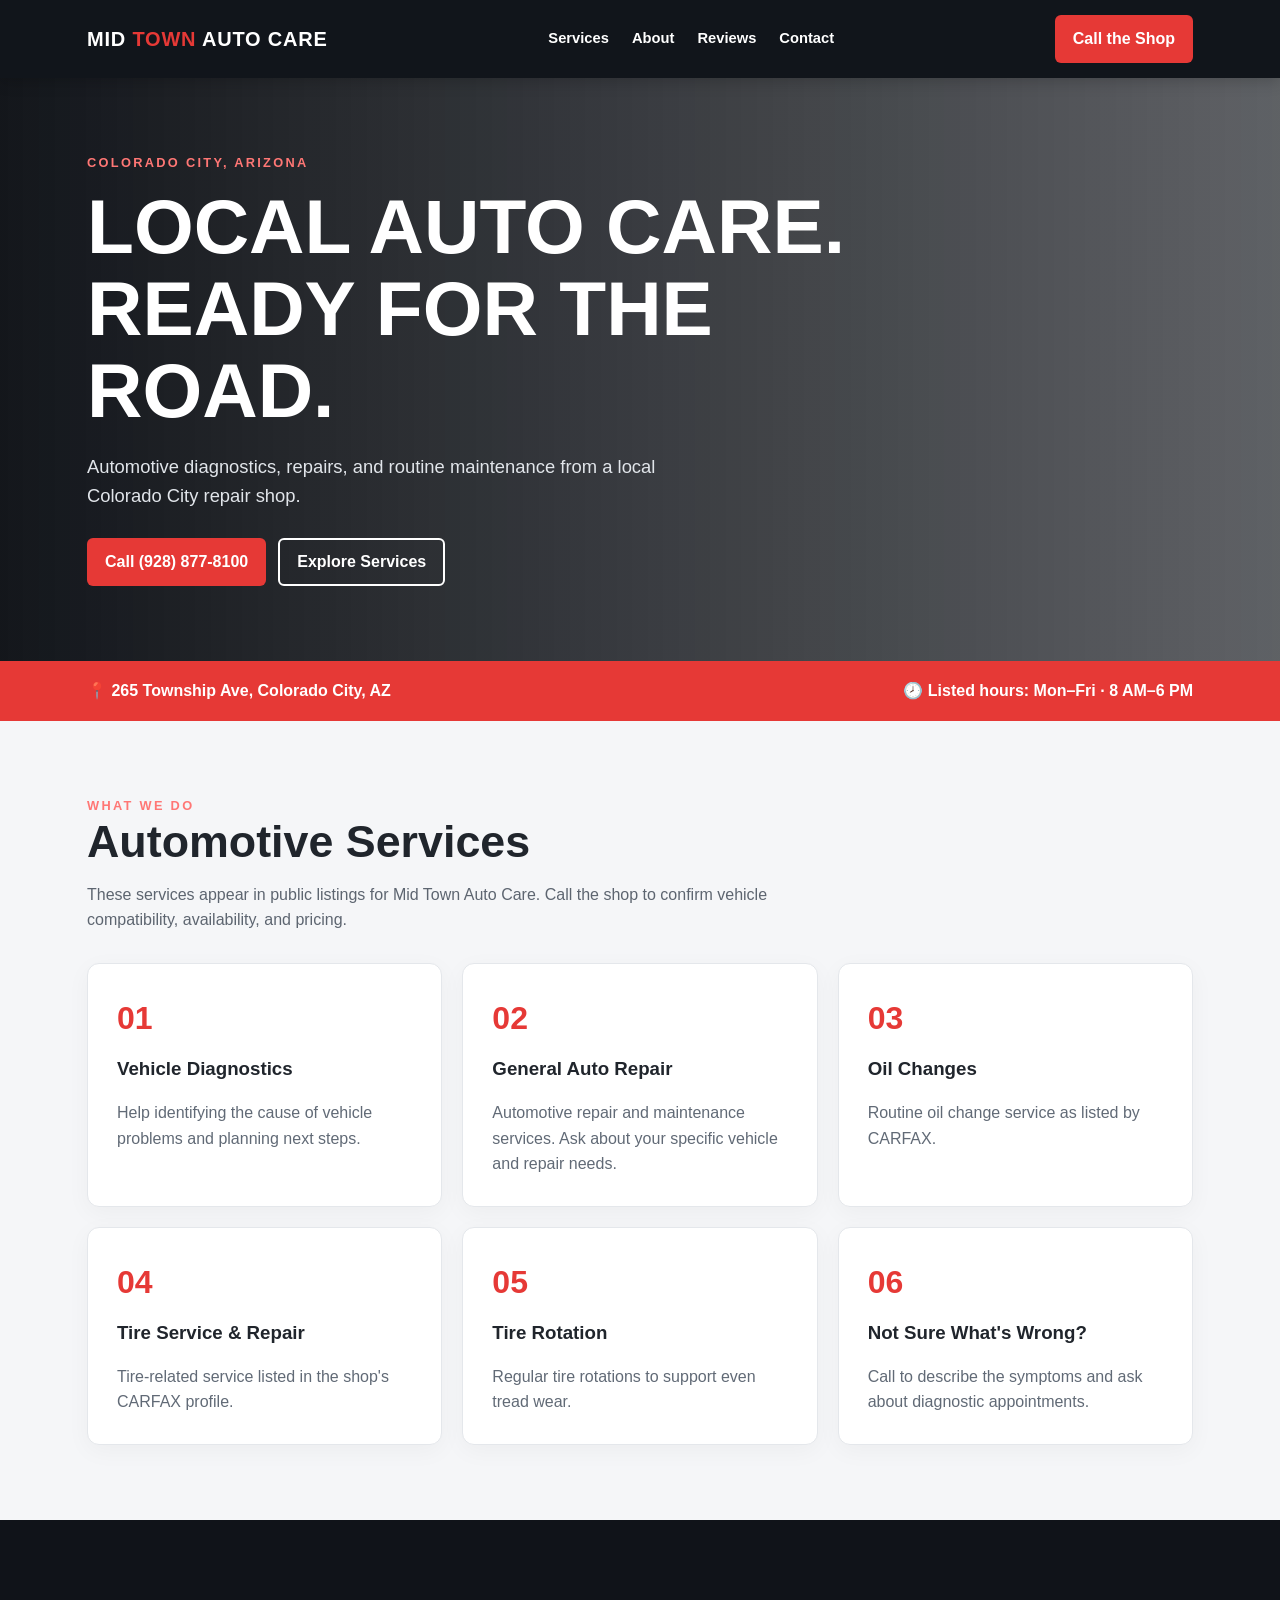
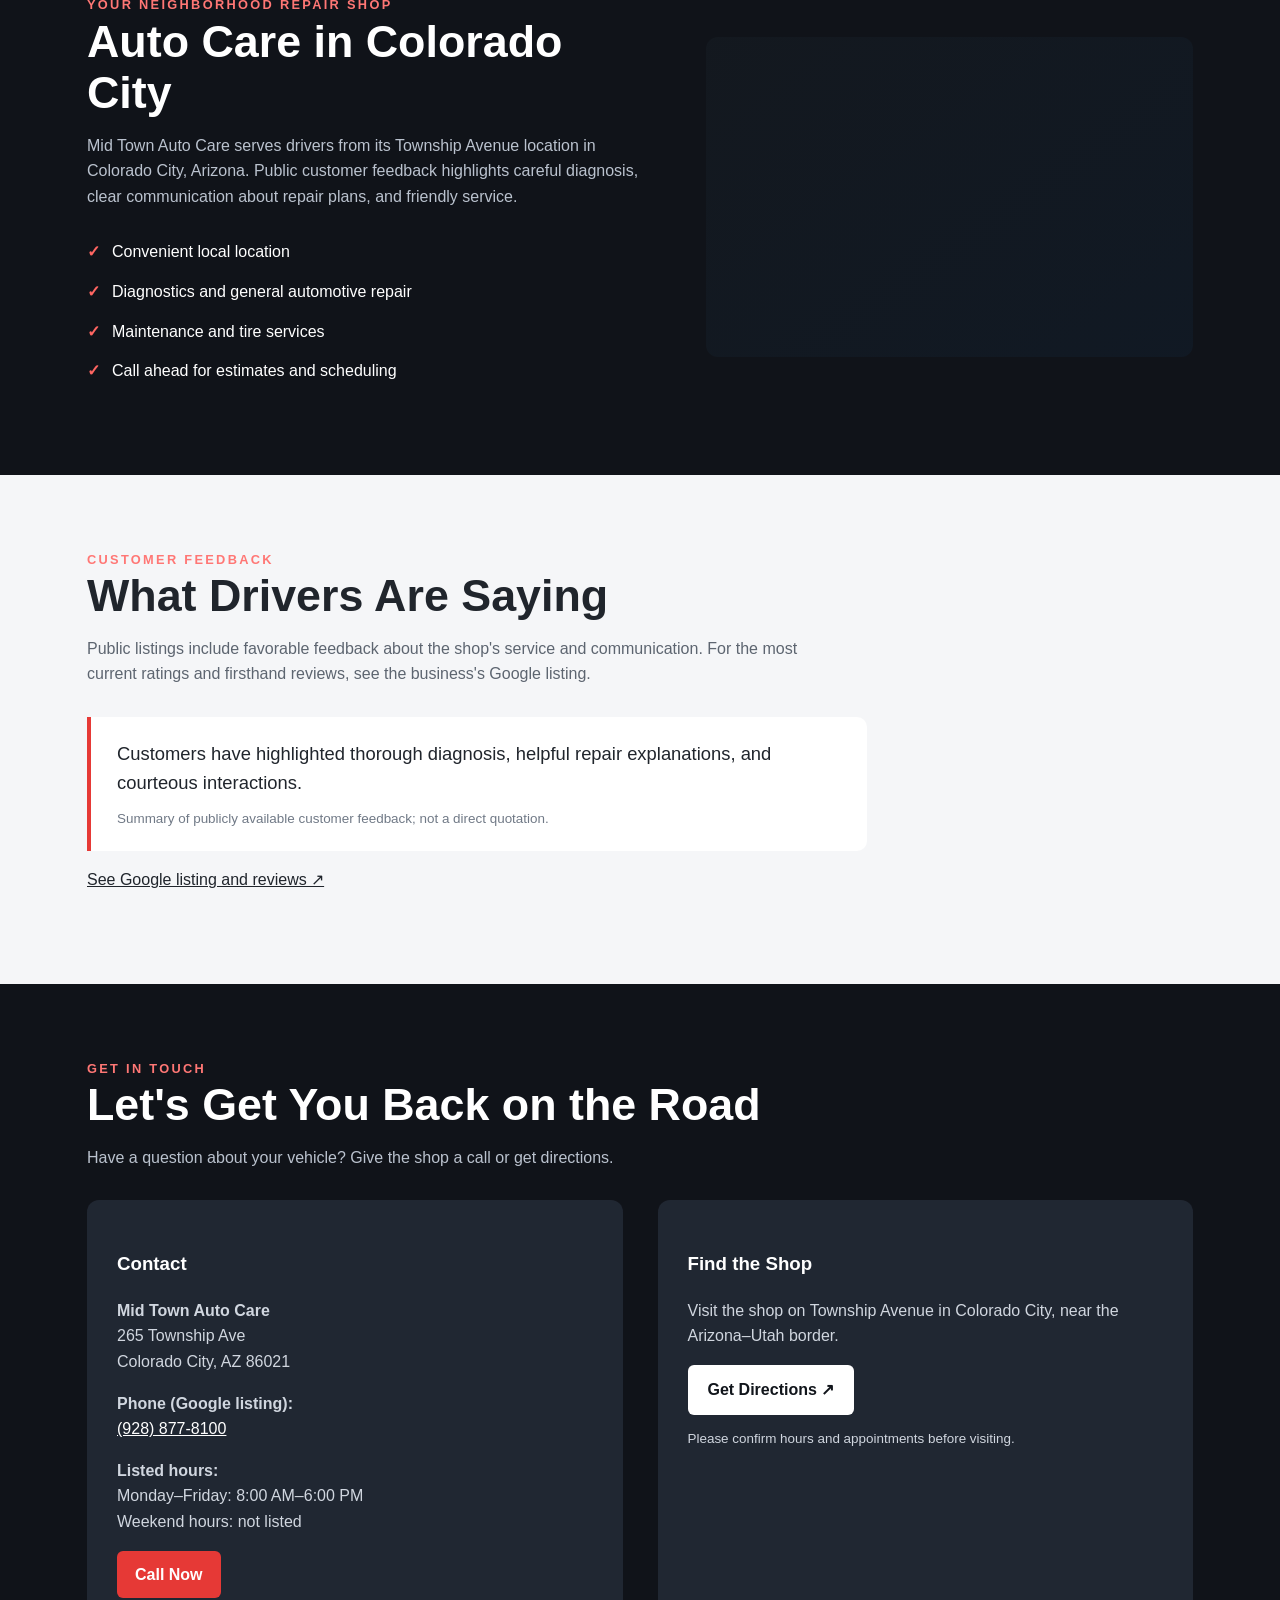
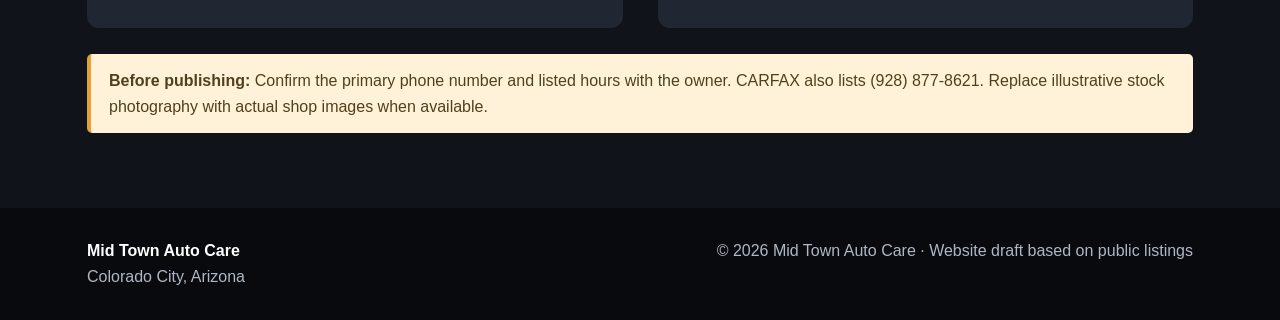
==== commit 1bc60f50: "Update index.html" ====
--- a/index.html
+++ b/index.html
@@ -129,7 +129,7 @@
           <div class="contact-card">
             <h3>Find the Shop</h3>
             <p>Visit the shop on Township Avenue in Colorado City, near the Arizona–Utah border.</p>
-            <a class="maplink" href="https://www.google.com/maps/dir/?api=1&destination=265+Township+Ave%2C+Colorado+City%2C+AZ+86021" target="_blank" rel="noopener">Get Directions ↗</a>
+            <a class="maplink" href="https://www.google.com/maps/search/?api=1&query=Mid+Town+Auto+Care+Colorado+City+AZ&query_place_id=ChIJS_kPBVwhy4ARpmE__Zvu2P4" target="_blank" rel="noopener">Get Directions ↗</a>
             <p class="small contact-note">Please confirm hours and appointments before visiting.</p>
           </div>
         </div>
--- a/styles.css
+++ b/styles.css
@@ -315,8 +315,41 @@
 }
 
 @media (max-width: 780px) {
+  .nav {
+    flex-wrap: wrap;
+    padding: 12px 18px;
+    gap: 10px;
+  }
+
+  .brand {
+    order: 1;
+    font-size: 1.05rem;
+  }
+
+  .nav .call {
+    order: 2;
+    padding: 9px 14px;
+    font-size: 0.88rem;
+  }
+
   nav {
-    display: none;
+    order: 3;
+    width: 100%;
+    justify-content: space-between;
+    border-top: 1px solid #232a35;
+    padding-top: 10px;
+    max-height: 45px;
+    opacity: 1;
+    overflow: hidden;
+    transition: max-height 0.25s ease, opacity 0.2s ease, padding-top 0.25s ease, border-color 0.25s ease;
+  }
+
+  header.nav-hidden nav {
+    max-height: 0;
+    opacity: 0;
+    padding-top: 0;
+    border-top-color: transparent;
+    pointer-events: none;
   }
 
   .hero {
